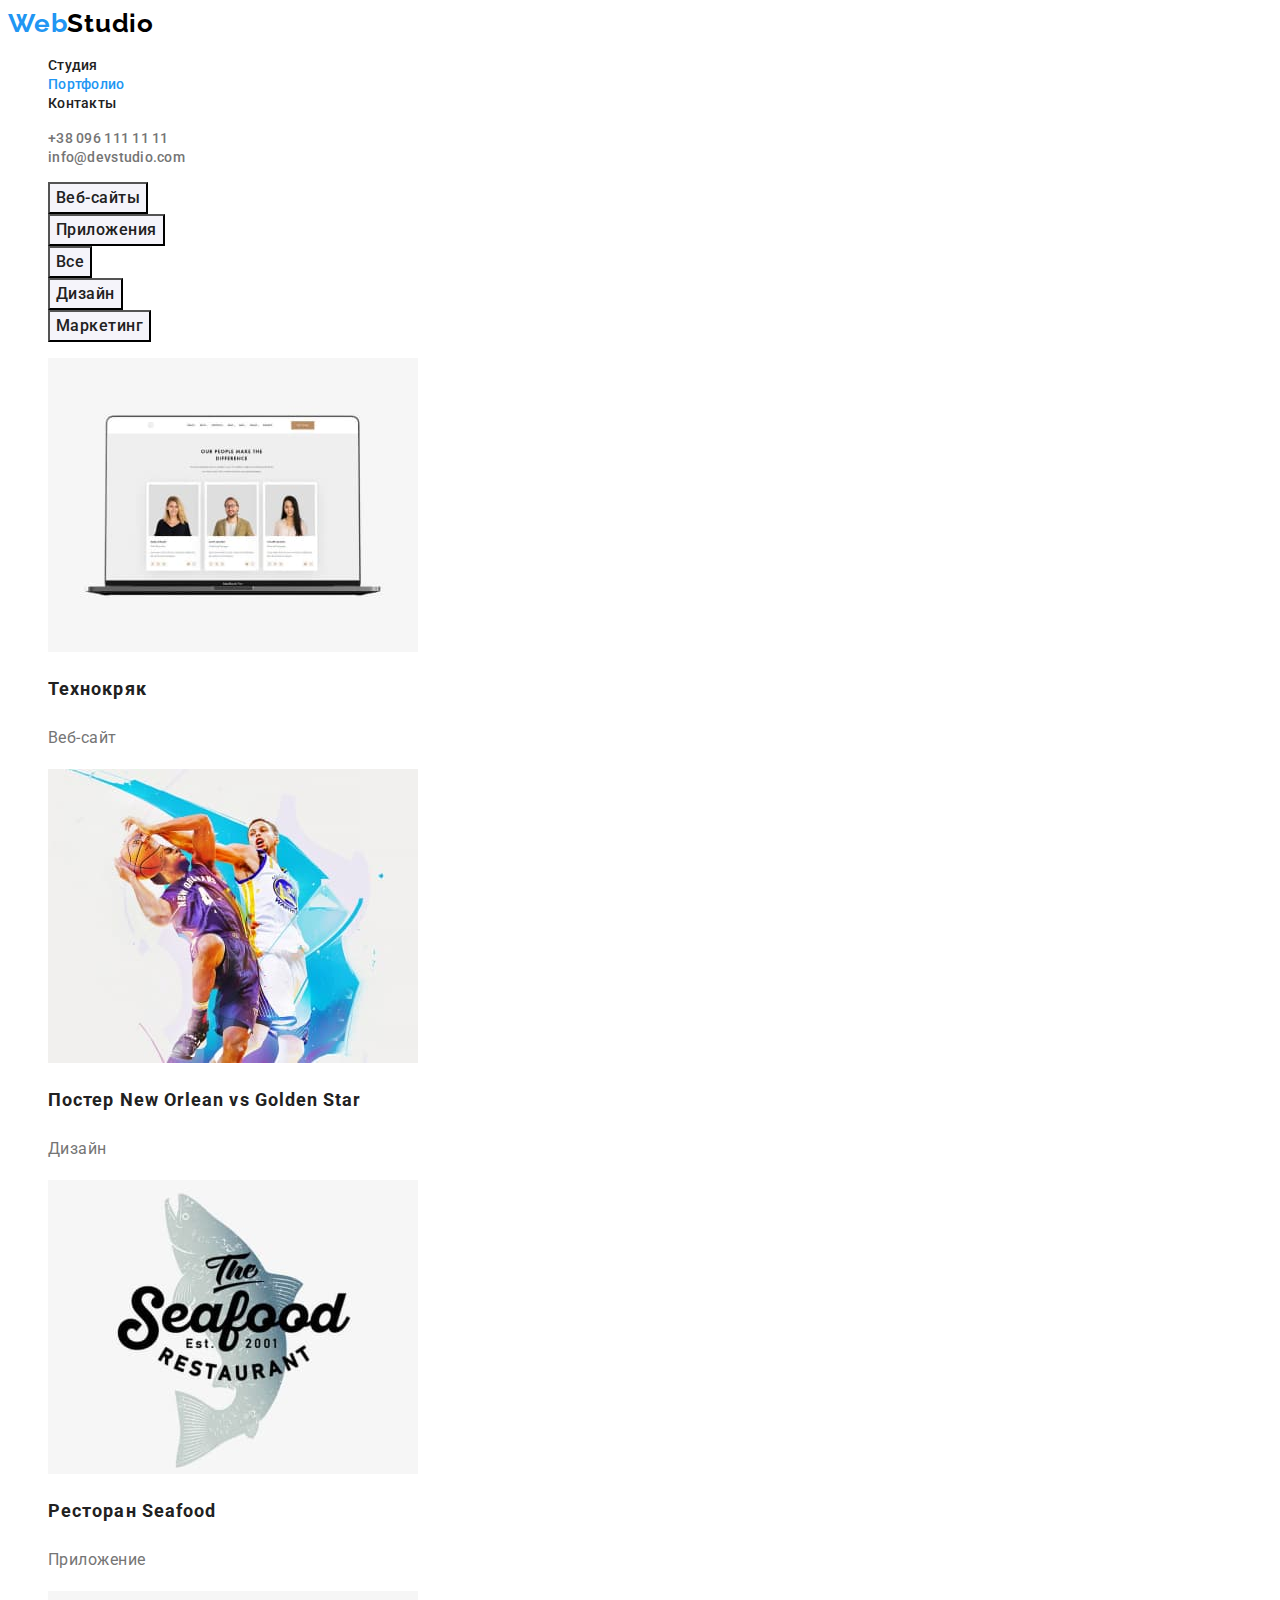
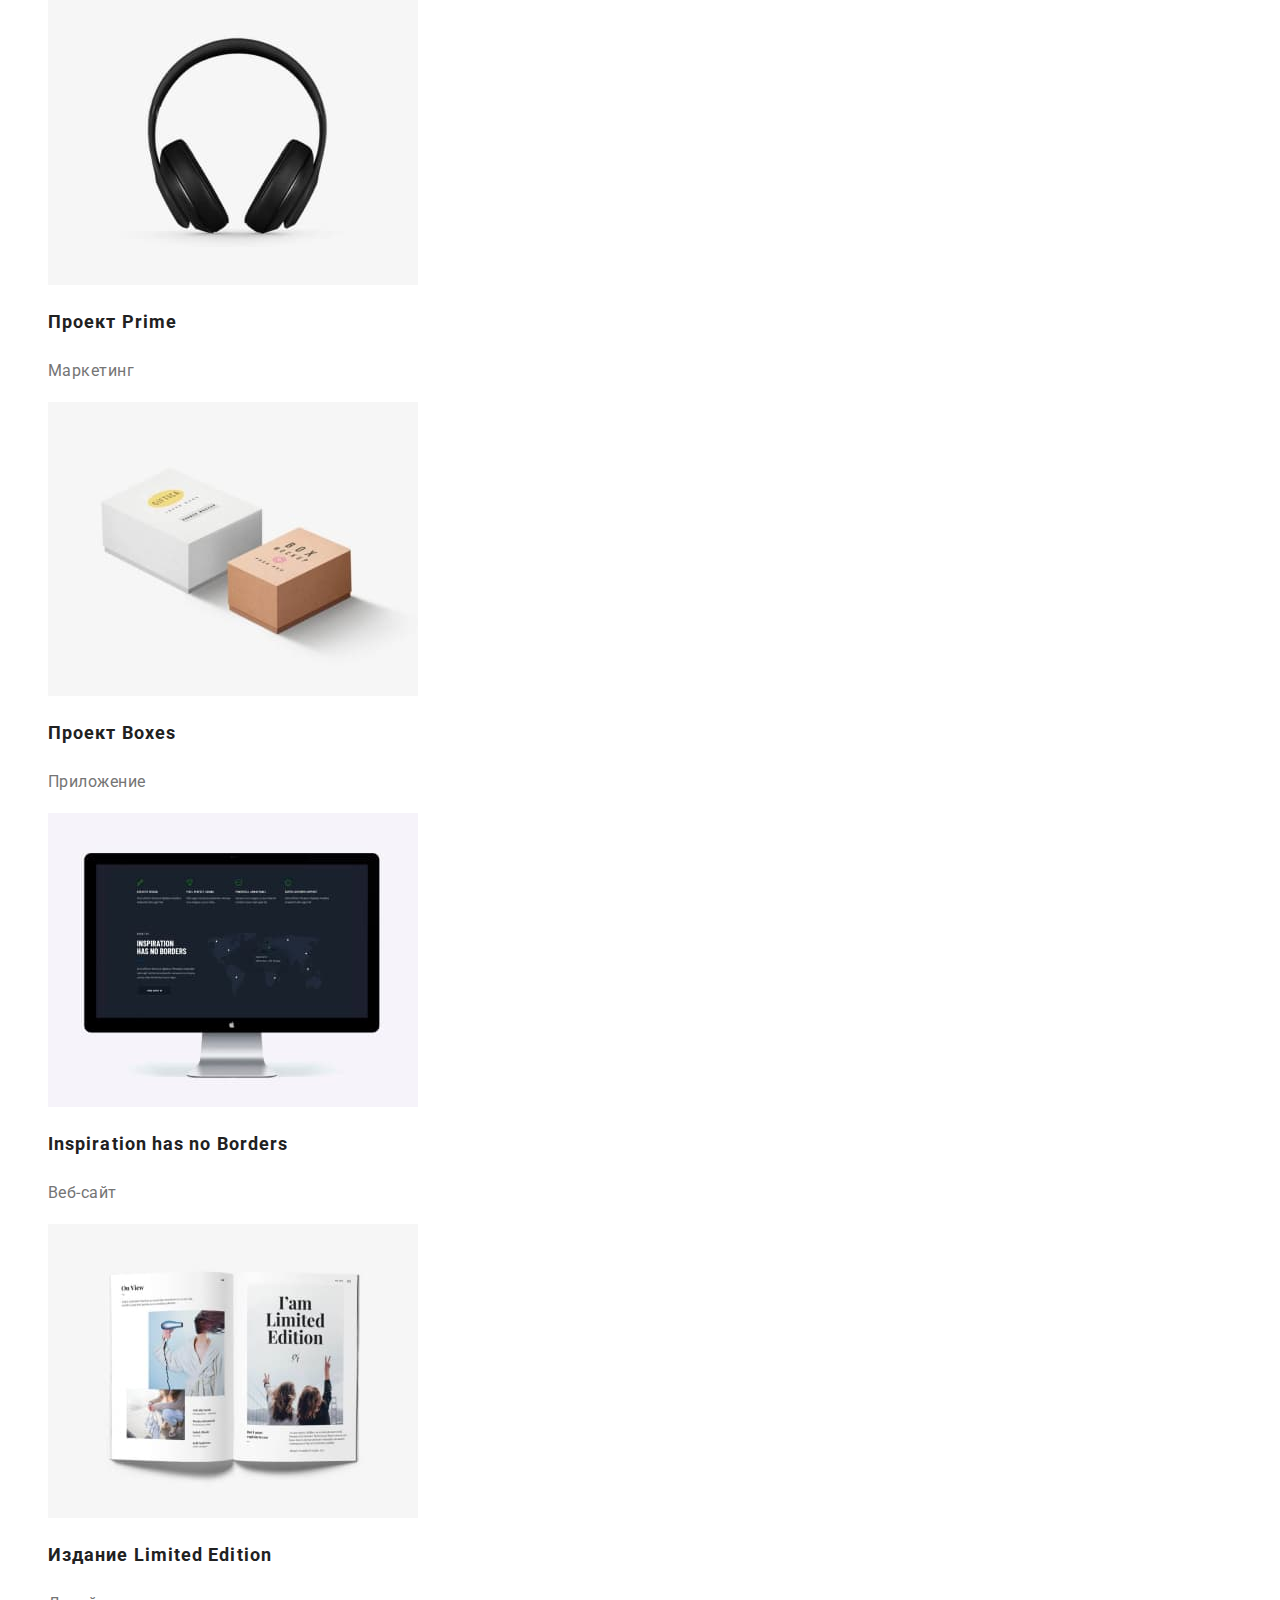
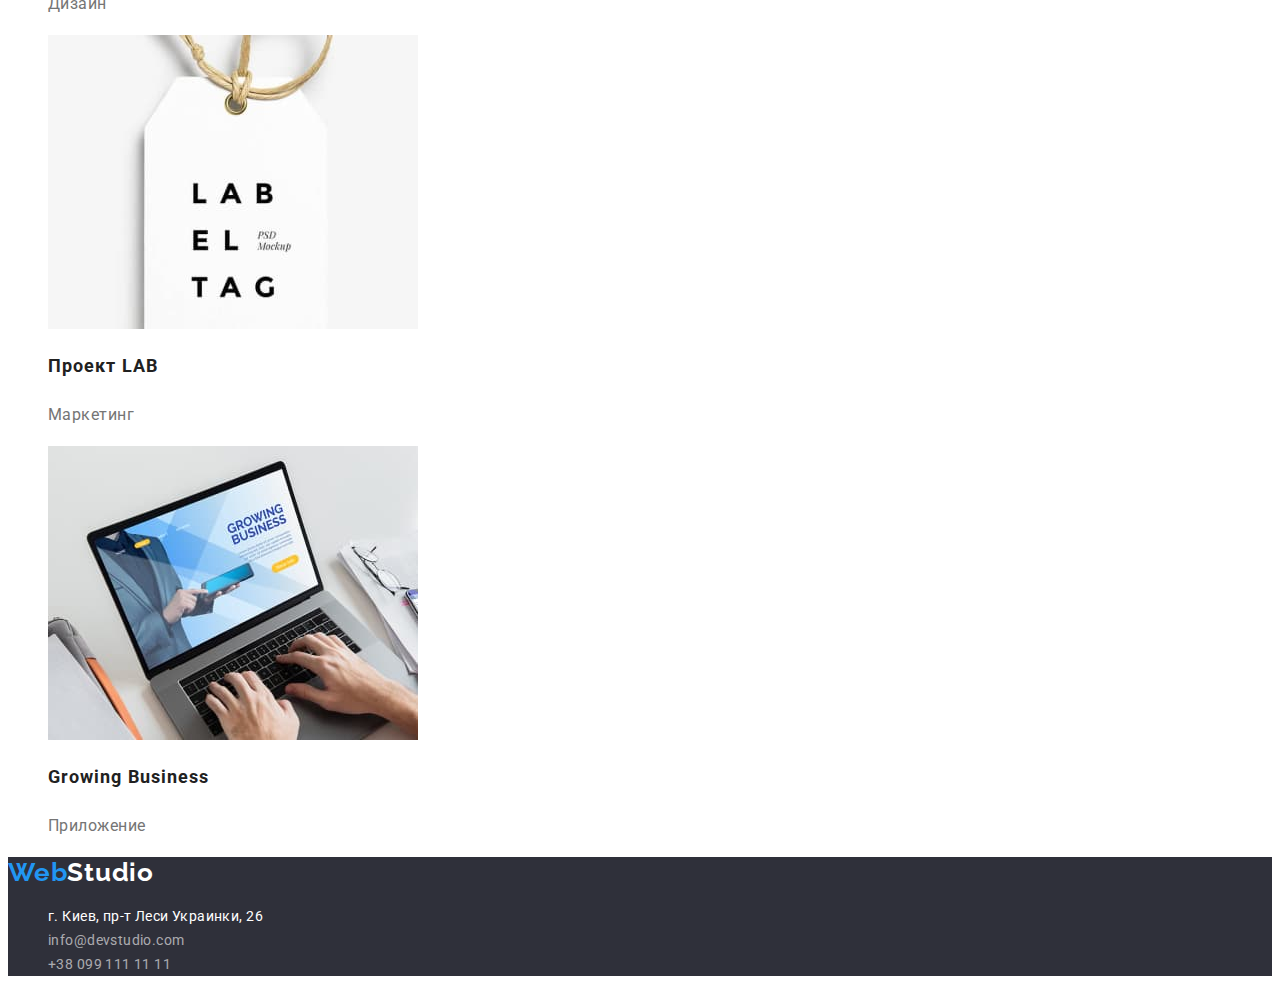
==== porfolio.html @ 46e8063e "copy files" ====
<!DOCTYPE html>
<html lang="ru">
<head>
    <meta charset="UTF-8">
    <meta http-equiv="X-UA-Compatible" content="IE=edge">
    <meta name="viewport" content="width=device-width, initial-scale=1.0">
    <title>Портфолио WebStudio</title>
    <link rel="preconnect" href="https://fonts.googleapis.com">
    <link rel="preconnect" href="https://fonts.gstatic.com" crossorigin>
    <link href="https://fonts.googleapis.com/css2?family=Raleway:wght@700&family=Roboto:wght@400;500;700;900&display=swap"
        rel="stylesheet">
    <link rel="stylesheet" href="./css/styles.css">
    <style>
        .current{
            color: #2196f3;
        }
    </style>
</head>

<body>
    <header class="header">
        <nav class="navigation">
            <a class="logo-link link" href="./index.html">Web<span class="logo-studio-top">Studio</span></a>
            <ul class="nav-list list">
                <li class="nav-list-item"><a class="nav-list-link link" href="">Студия</a></li>
                <li class="nav-list-item"><a class="nav-list-link link current" href="./porfolio.html">Портфолио</a></li>
                <li class="nav-list-item"><a class="nav-list-link link" href="">Контакты</a></li>
            </ul>
        </nav>
        <ul class="contacts-top-list list">
            <li class="contacts-top-list-item"><a class="contacts-top-list-link link" href="tel:+380961111111">+38 096 111
                    11 11</a></li>
            <li class="contacts-top-list-item"><a class="contacts-top-list-link link"
                    href="mailto:info@devstudio.com">info@devstudio.com</a></li>
        </ul>
    </header>

    <main>
        <section class="portfolio-section">
            <h1 hidden>Портфолио</h1>
            <ul class="filter-list list">
                <li class="filter-list-item"><button class="filter-list-btn" type="button">Веб-сайты</button></li>
                <li class="filter-list-item"><button class="filter-list-btn" type="button">Приложения</button></li>
                <li class="filter-list-item"><button class="filter-list-btn" type="button">Все</button></li>
                <li class="filter-list-item"><button class="filter-list-btn" type="button">Дизайн</button></li>
                <li class="filter-list-item"><button class="filter-list-btn" type="button">Маркетинг</button></li>
            </ul>
            <ul class="portfolio-list list">
                <li class="portfolio-list-item">
                    <a href="" class="portfolio-item-link link" target="_blank" rel="noopener noreferrer">
                        <img src="./images/portfolio/web-techcrack.jpg" alt="Технокряк" class="portfolio-img" width="370" height="294">
                            <h2 class="portfolio-item-title">Технокряк</h2>
                            <p class="portfolio-item-description">Веб-сайт</p>
                    </a>
                </li>
                <li class="portfolio-list-item">
                    <a href="" class="portfolio-item-link link" target="_blank" rel="noopener noreferrer">
                        <img src="./images/portfolio/design-poster.jpg" alt="Постер New Orlean vs Golden Star" class="portfolio-img" width="370" height="294">
                            <h2 class="portfolio-item-title">Постер <span lang="en">New Orlean vs Golden Star</span></h2>
                            <p class="portfolio-item-description">Дизайн</p>
                    </a>
                </li>
                <li class="portfolio-list-item">
                    <a href="" class="portfolio-item-link link" target="_blank" rel="noopener noreferrer">
                        <img src="./images/portfolio/app-seafood.jpg" alt="Ресторан Seafood" class="portfolio-img" width="370" height="294">
                            <h2 class="portfolio-item-title">Ресторан <span lang="en">Seafood</span></h2>
                            <p class="portfolio-item-description">Приложение</p>
                    </a>
                </li>
                <li class="portfolio-list-item">
                    <a href="" class="portfolio-item-link link" target="_blank" rel="noopener noreferrer">
                        <img src="./images/portfolio/marketing-prime.jpg" alt="Проект Prime" class="portfolio-img" width="370" height="294">
                            <h2 class="portfolio-item-title">Проект <span lang="en">Prime</span></h2>
                            <p class="portfolio-item-description">Маркетинг</p>
                    </a>
                </li>
                <li class="portfolio-list-item">
                    <a href="" class="portfolio-item-link link" target="_blank" rel="noopener noreferrer">
                        <img src="./images/portfolio/app-boxes.jpg" alt="Проект Boxes" class="portfolio-img" width="370" height="294">
                            <h2 class="portfolio-item-title">Проект <span lang="en">Boxes</span></h2>
                            <p class="portfolio-item-description">Приложение</p>
                    </a>
                </li>
                <li class="portfolio-list-item">
                    <a href="" class="portfolio-item-link link" target="_blank" rel="noopener noreferrer">
                        <img src="./images/portfolio/web-noborders.jpg" alt="Inspiration has no Borders" class="portfolio-img" width="370" height="294">
                            <h2 lang="eu" class="portfolio-item-title">Inspiration has no Borders</h2>
                            <p class="portfolio-item-description">Веб-сайт</p>
                    </a>
                </li>
                <li class="portfolio-list-item">
                    <a href="" class="portfolio-item-link link" target="_blank" rel="noopener noreferrer">
                        <img src="./images/portfolio/design-limited.jpg" alt="Издание Limited Edition" class="portfolio-img" width="370" height="294">
                            <h2 class="portfolio-item-title">Издание <span lang="en">Limited Edition</span></h2>
                            <p class="portfolio-item-description">Дизайн</p>
                    </a>
                </li>
                <li class="portfolio-list-item">
                    <a href="" class="portfolio-item-link link" target="_blank" rel="noopener noreferrer">
                        <img src="./images/portfolio/marketing-lab.jpg" alt="Проект LAB" class="portfolio-img" width="370" height="294">
                            <h2 class="portfolio-item-title">Проект <span lang="en">LAB</span></h2>
                            <p class="portfolio-item-description">Маркетинг</p>
                    </a>
                </li>
                <li class="portfolio-list-item">
                    <a href="" class="portfolio-item-link link" target="_blank" rel="noopener noreferrer">
                        <img src="./images/portfolio/app-business.jpg" alt="Growing Business" class="portfolio-img" width="370" height="294">
                            <h2 class="portfolio-item-title"><span lang="en">Growing Business</span></h2>
                            <p class="portfolio-item-description">Приложение</p>
                    </a>
                </li>
            </ul>
        </section>
    </main>

    <footer>
        <a class="logo-link link" href="./index.html">Web<span class="logo-studio-bottom">Studio</span></a>
        <address>
            <ul class="address-list list">
                <li class="address-list-item">
                    <a class="address-link link address" href="https://goo.gl/maps/PEtUD6FRup9HMeJw8" target="_blank"
                        rel="noopener noreferrer">г. Киев, пр-т Леси Украинки, 26</a>
                </li>
                <li class="address-list-item">
                    <a class="address-link link" href="mailto:info@devstudio.com">info@devstudio.com</a>
                </li>
                <li class="address-list-item">
                    <a class="address-link link" href="tel:+380991111111">+38 099 111 11 11</a>
                </li>
            </ul>
        </address>
    </footer>
</body>
</html>
---- css/styles.css ----
:root {
  --primary-font-family: 'Roboto', sans-serif;
  --primary-text-color-light-background: #212121;
  --secondary-text-color-light-background: #757575;
  --accept-item-text-color: #2196f3;
  --dark-theme-background: #2f303a;
  --light-theme-background: #ffffff;
  --middle-theme-background: #f5f4fa;
}

.list {
  list-style: none;
}

.link {
  text-decoration: none;
}

body {
  font-family: var(--primary-font-family);
  background-color: var(--light-theme-background);
}

/* ----- SAME COMPONENTS ----- */
.section-title {
  font-weight: 700;
  font-size: 36px;
  line-height: 1.17;
  text-align: center;
  letter-spacing: 0.03em;
  color: var(--primary-text-color-light-background);
}

.logo-link {
  font-family: 'Raleway', sans-serif;
  font-weight: 700;
  font-size: 26px;
  line-height: 1.19;
  letter-spacing: 0.03em;
  color: var(--accept-item-text-color);
}
/* ----- /SAME COMPONENTS ----- */

/* ----- HEADER ----- */
.logo-studio-top {
  color: #000000;
}

.nav-list-link {
  font-weight: 500;
  font-size: 14px;
  line-height: 1.14;
  letter-spacing: 0.02em;
  color: var(--primary-text-color-light-background);
}

.contacts-top-list-link {
  font-weight: 500;
  font-size: 14px;
  line-height: 1.14;
  letter-spacing: 0.02em;
  color: var(--secondary-text-color-light-background);
}

.nav-list-link:hover,
.nav-list-link:focus {
  color: var(--accept-item-text-color);
}

.contacts-top-list-link:hover,
.contacts-top-list-link:focus {
  color: var(--accept-item-text-color);
}
/* ----- /HEADER ----- */

/* ----- HERO ----- */
.hero {
  background-color: var(--dark-theme-background);
}

.hero-title {
  font-weight: 900;
  font-size: 44px;
  line-height: 1.36;
  text-align: center;
  letter-spacing: 0.06em;
  text-transform: uppercase;
  color: #ffffff;
}

.modal-btn {
  font-family: inherit;
  background-color: var(--accept-item-text-color);
  font-weight: 700;
  font-size: 16px;
  line-height: 1.88;
  letter-spacing: 0.06em;
  color: #ffffff;
  cursor: pointer;
}

.modal-btn:hover,
.modal-btn:focus {
  background-color: #188ce8;
}
/* ----- /HERO ----- */

/* ----- BENEFITS ----- */
.benefits-title {
  font-weight: 700;
  font-size: 14px;
  line-height: 1.14;
  letter-spacing: 0.03em;
  text-transform: uppercase;
  color: var(--primary-text-color-light-background);
}
.benefits-descriptoin {
  font-size: 14px;
  line-height: 1.71;
  letter-spacing: 0.03em;
  color: var(--secondary-text-color-light-background);
}
/* ----- /BENEFITS ----- */

/* ----- WE DO ----- */
/* ----- /WE DO ----- */

/* ----- OUR TEAM ----- */
.our-team-section {
  background-color: var(--middle-theme-background);
}

.our-team-list-item {
  background-color: #ffffff;
}

.our-team-title {
  font-weight: 500;
  font-size: 16px;
  line-height: 1.19;
  letter-spacing: 0.03em;
  color: var(--primary-text-color-light-background);
}

.out-team-profession {
  font-weight: 400;
  font-size: 16px;
  line-height: 1.19;
  letter-spacing: 0.03em;
  color: var(--secondary-text-color-light-background);
}
/* ----- /OUR TEAM ----- */

/* ----- FOOTER ----- */
footer {
  background-color: var(--dark-theme-background);
}

.logo-studio-bottom {
  color: #ffffff;
}

.address-link {
  font-style: normal;
  font-weight: 400;
  font-size: 14px;
  line-height: 24px;
  letter-spacing: 0.03em;
  color: rgba(255, 255, 255, 0.6);
}

.address-link:hover,
.address-link:focus {
  color: var(--accept-item-text-color);
}

.address {
  color: #ffffff;
}

/* ===== PORTFOLIO ===== */

/* ----- MAIN ----- */
.filter-list-btn {
  background-color: var(--middle-theme-background);
  font-family: inherit;
  font-weight: 500;
  font-size: 16px;
  line-height: 1.63;
  text-align: center;
  letter-spacing: 0.03em;
  color: var(--primary-text-color-light-background);
  cursor: pointer;
}

.filter-list-btn:hover,
.filter-list-btn:focus {
  background-color: var(--accept-item-text-color);
  color: #ffffff;
}

.portfolio-item-title {
  font-weight: 700;
  font-size: 18px;
  line-height: 2;
  letter-spacing: 0.06em;
  color: var(--primary-text-color-light-background);
}

.portfolio-item-description {
  font-size: 16px;
  line-height: 1.88;
  letter-spacing: 0.03em;
  color: var(--secondary-text-color-light-background);
}
/* ----- /MAIN ----- */

/* ===== /PORTFOLIO ===== */
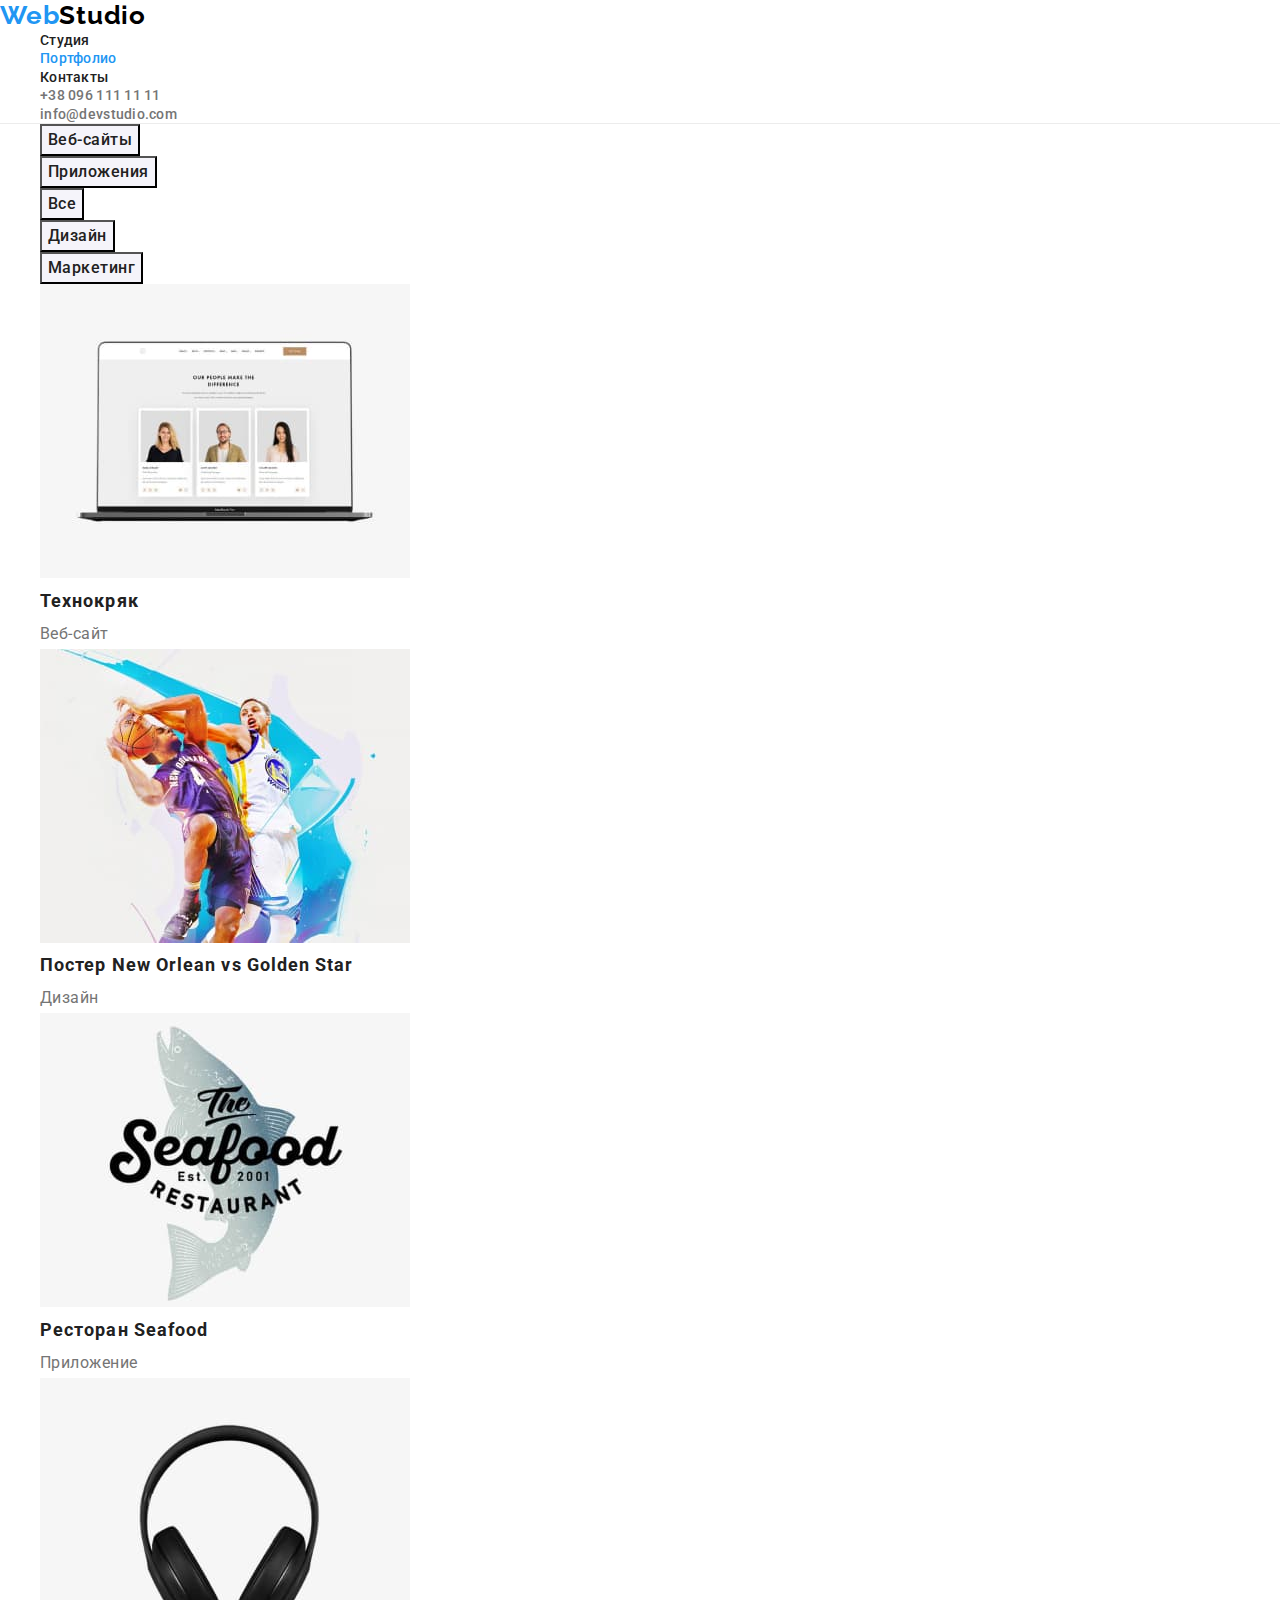
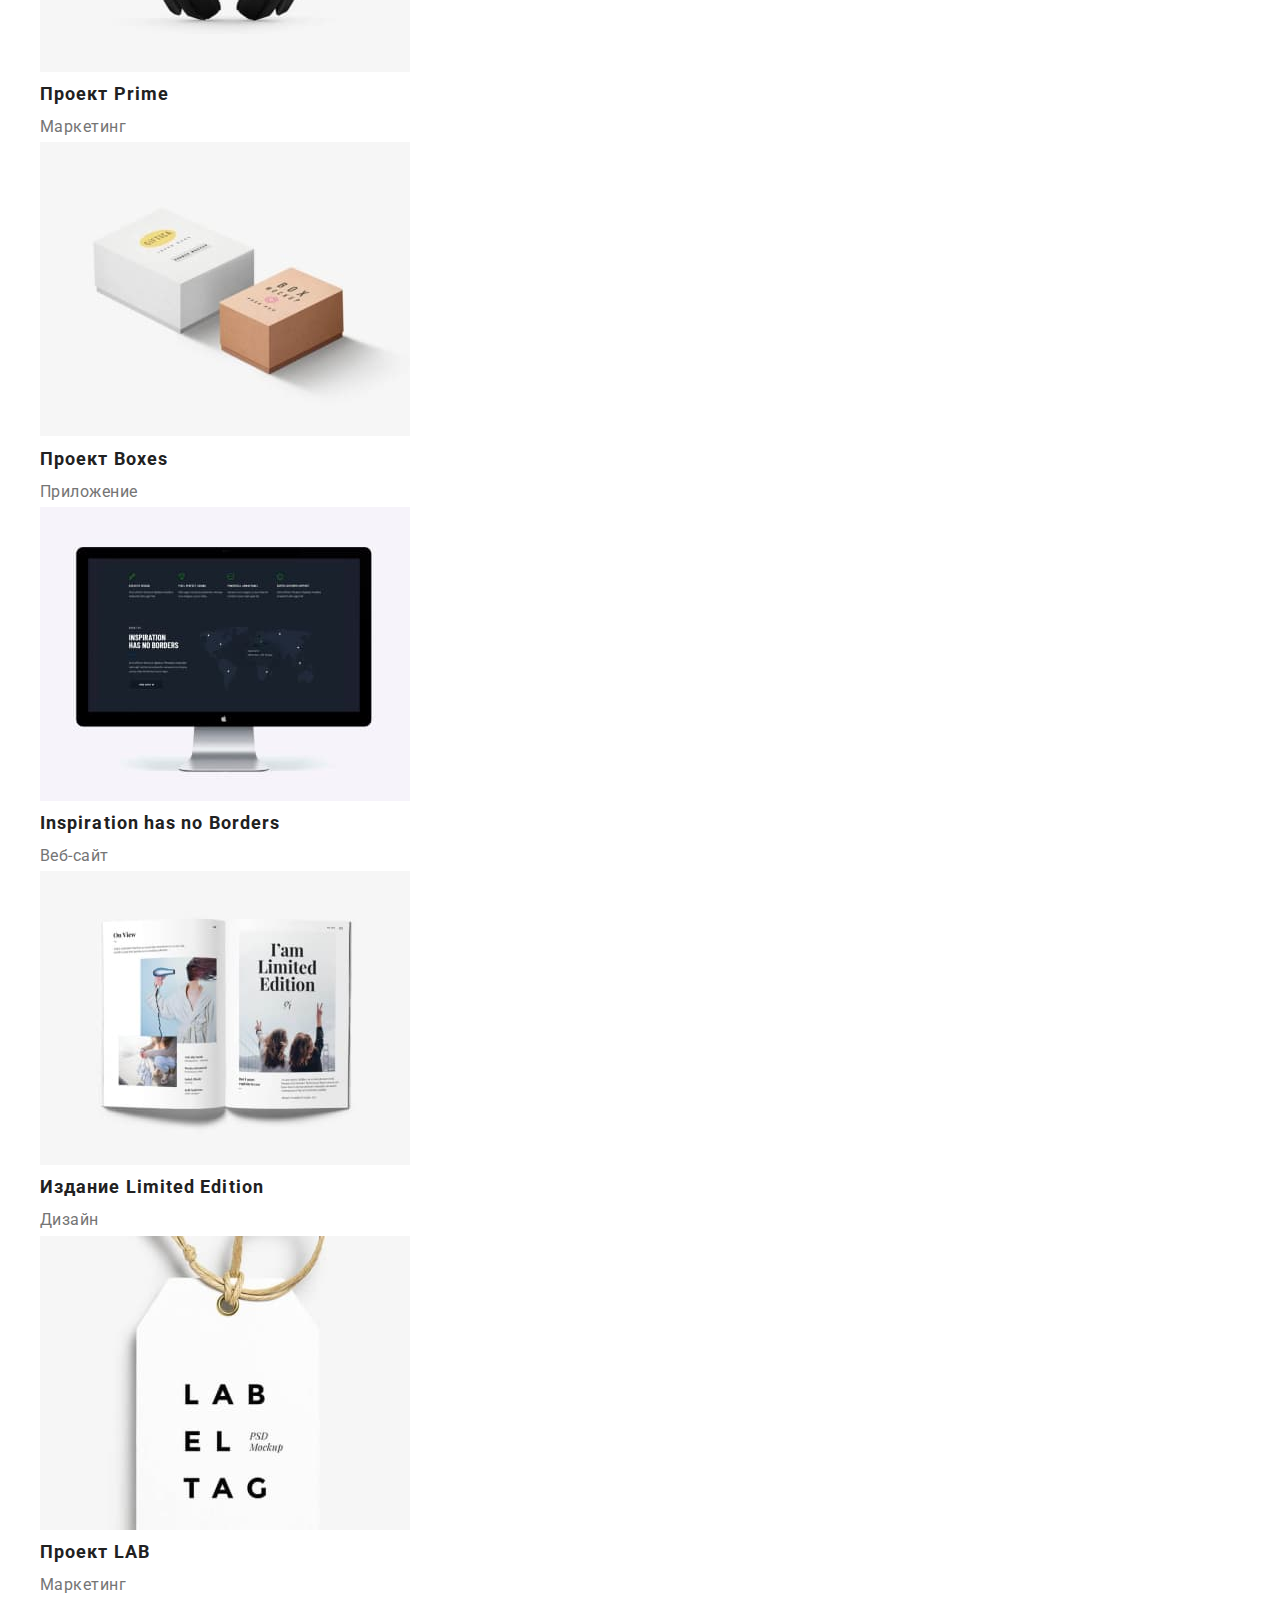
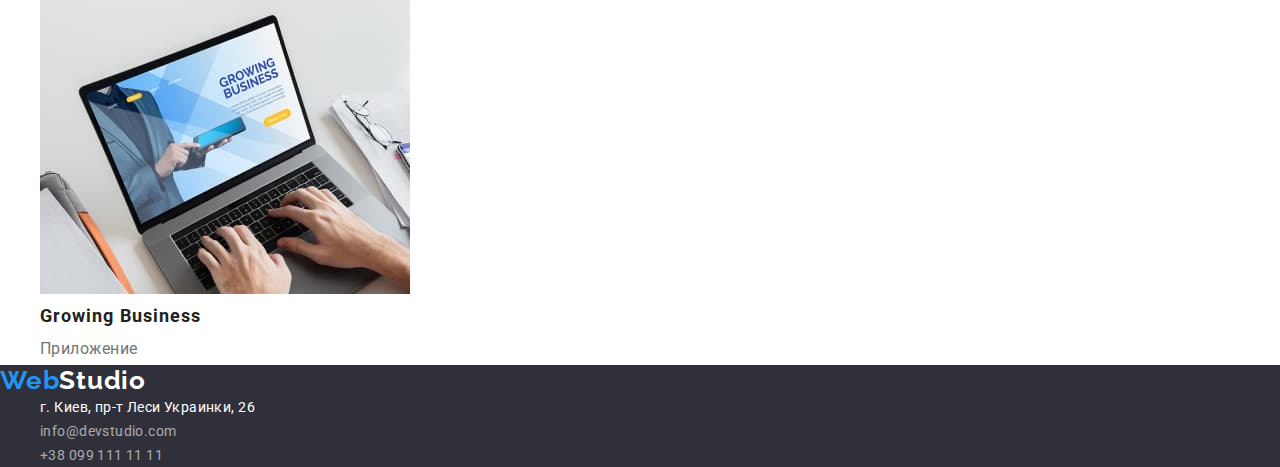
==== commit cb330de1: "add conteiners" ====
--- a/porfolio.html
+++ b/porfolio.html
@@ -9,6 +9,7 @@
     <link rel="preconnect" href="https://fonts.gstatic.com" crossorigin>
     <link href="https://fonts.googleapis.com/css2?family=Raleway:wght@700&family=Roboto:wght@400;500;700;900&display=swap"
         rel="stylesheet">
+    <link rel="stylesheet" href="https://cdnjs.cloudflare.com/ajax/libs/modern-normalize/1.1.0/modern-normalize.min.css">
     <link rel="stylesheet" href="./css/styles.css">
     <style>
         .current{
--- a/css/styles.css
+++ b/css/styles.css
@@ -8,12 +8,31 @@
   --middle-theme-background: #f5f4fa;
 }
 
+h1,
+h2,
+h3,
+h4,
+h5,
+h6,
+p,
+ul {
+  margin: 0;
+}
+
 .list {
   list-style: none;
 }
 
 .link {
   text-decoration: none;
+}
+
+.conteiner {
+  width: 1200px;
+  margin-left: auto;
+  margin-right: auto;
+  padding-left: 15px;
+  padding-right: 15px;
 }
 
 body {
@@ -42,6 +61,10 @@
 /* ----- /SAME COMPONENTS ----- */
 
 /* ----- HEADER ----- */
+header {
+  border-bottom: 1px solid #ececec;
+}
+
 .logo-studio-top {
   color: #000000;
 }
@@ -76,6 +99,8 @@
 /* ----- HERO ----- */
 .hero {
   background-color: var(--dark-theme-background);
+  padding: 200px 0;
+  text-align: center;
 }
 
 .hero-title {
@@ -86,6 +111,7 @@
   letter-spacing: 0.06em;
   text-transform: uppercase;
   color: #ffffff;
+  padding-bottom: 30px;
 }
 
 .modal-btn {
@@ -97,6 +123,9 @@
   letter-spacing: 0.06em;
   color: #ffffff;
   cursor: pointer;
+  padding: 10px 32px;
+  border-radius: 4px;
+  border: 1px solid transparent;
 }
 
 .modal-btn:hover,
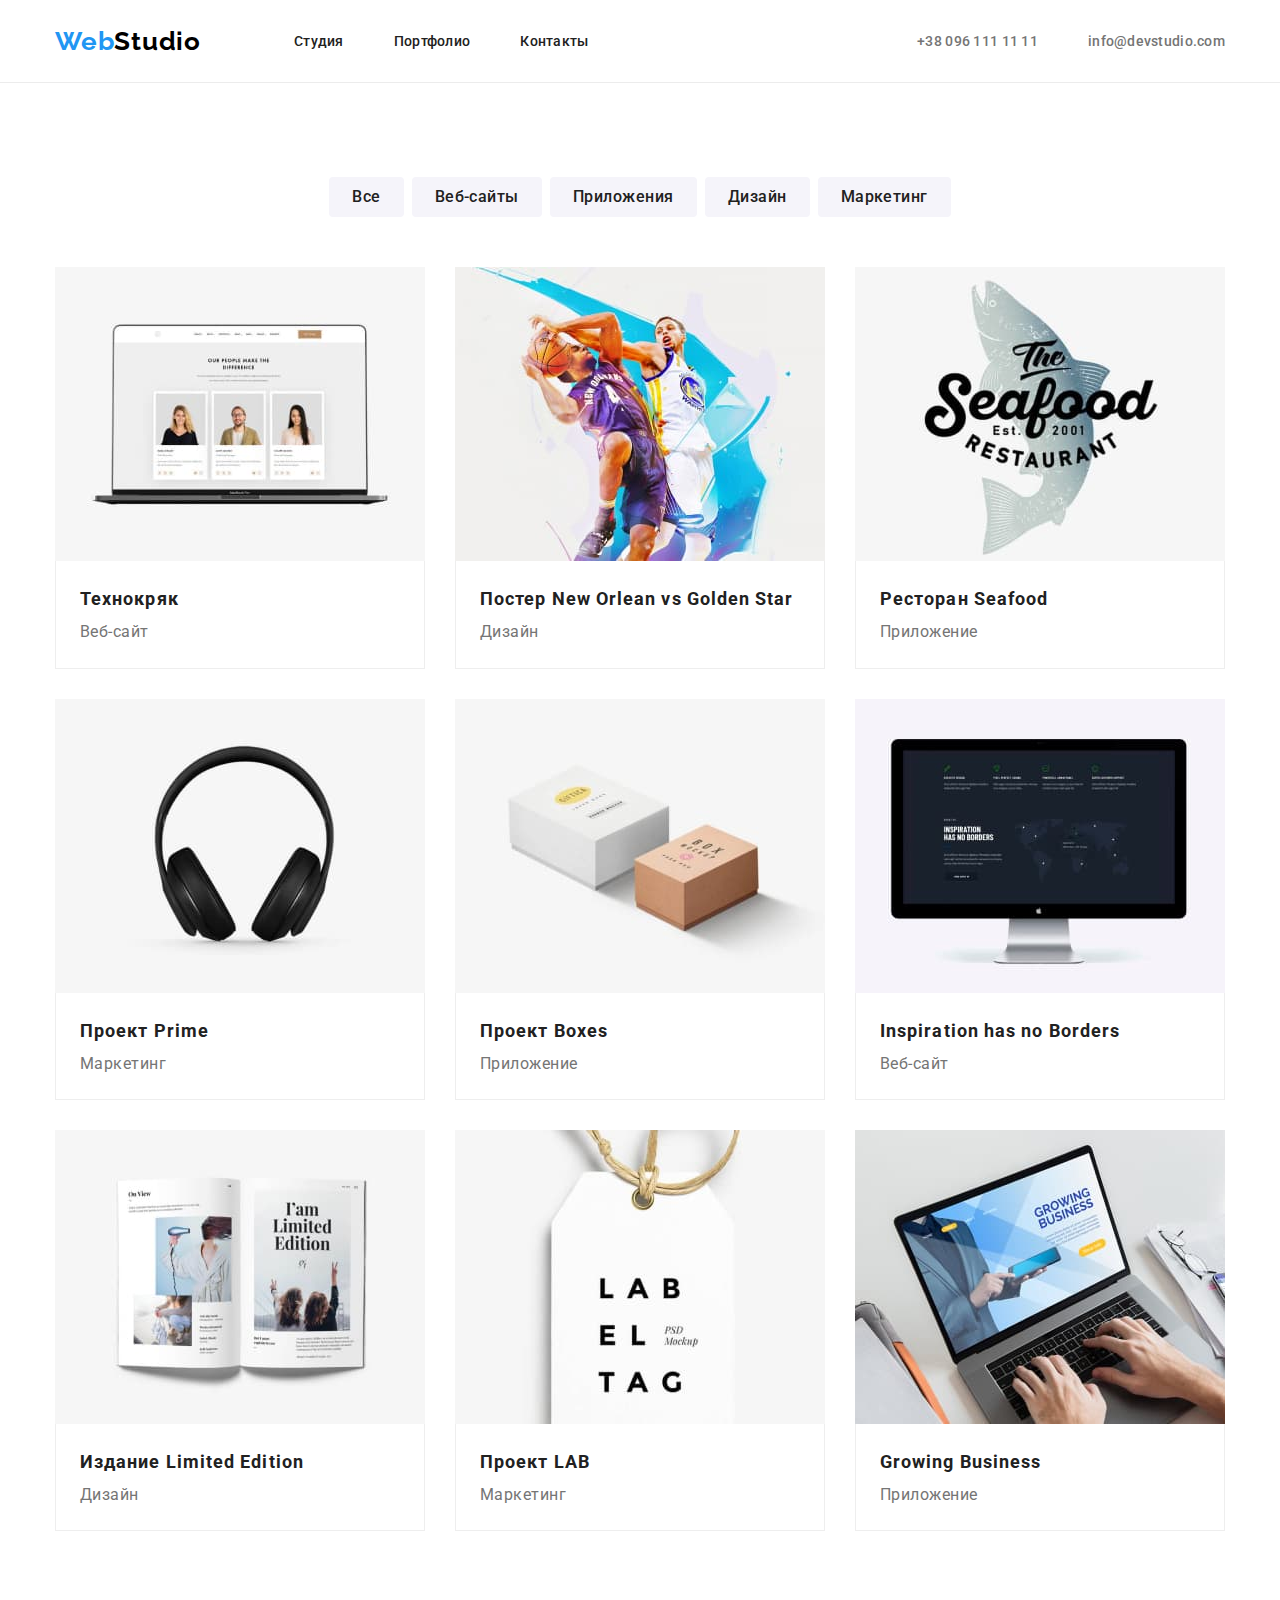
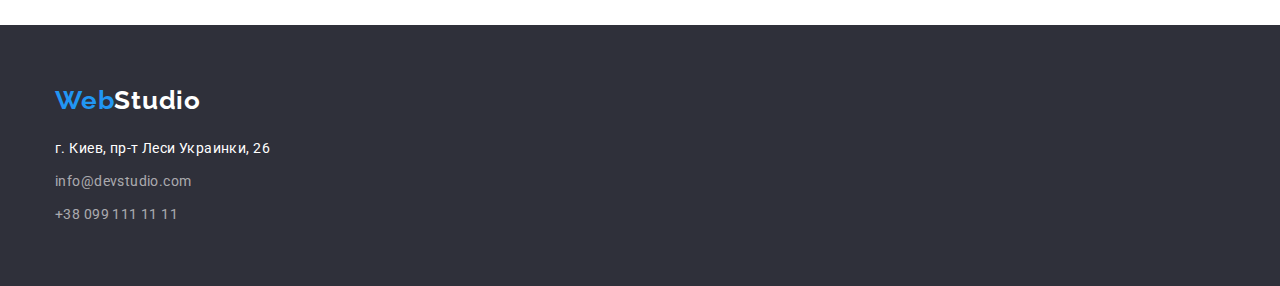
==== commit 5374a09b: "add index & portfolio css" ====
--- a/porfolio.html
+++ b/porfolio.html
@@ -11,125 +11,154 @@
         rel="stylesheet">
     <link rel="stylesheet" href="https://cdnjs.cloudflare.com/ajax/libs/modern-normalize/1.1.0/modern-normalize.min.css">
     <link rel="stylesheet" href="./css/styles.css">
-    <style>
-        .current{
+    <!-- <style>
+        .active{
             color: #2196f3;
         }
-    </style>
+    </style> -->
 </head>
 
 <body>
     <header class="header">
-        <nav class="navigation">
-            <a class="logo-link link" href="./index.html">Web<span class="logo-studio-top">Studio</span></a>
-            <ul class="nav-list list">
-                <li class="nav-list-item"><a class="nav-list-link link" href="">Студия</a></li>
-                <li class="nav-list-item"><a class="nav-list-link link current" href="./porfolio.html">Портфолио</a></li>
-                <li class="nav-list-item"><a class="nav-list-link link" href="">Контакты</a></li>
+        <div class="conteiner nav">
+            <nav class="navigation">
+                <a class="logo-link top link" href="./index.html">Web<span class="logo-studio-top">Studio</span></a>
+                <ul class="nav-list list">
+                    <li class="nav-list-item"><a class="nav-list-link link" href="">Студия</a></li>
+                    <li class="nav-list-item"><a class="nav-list-link link current" href="./porfolio.html">Портфолио</a></li>
+                    <li class="nav-list-item"><a class="nav-list-link link" href="">Контакты</a></li>
+                </ul>
+            </nav>
+            <ul class="contacts-top-list list">
+                <li class="contacts-top-list-item"><a class="contacts-top-list-link link" href="tel:+380961111111">+38 096
+                        111 11
+                        11</a></li>
+                <li class="contacts-top-list-item"><a class="contacts-top-list-link link"
+                        href="mailto:info@devstudio.com">info@devstudio.com</a></li>
             </ul>
-        </nav>
-        <ul class="contacts-top-list list">
-            <li class="contacts-top-list-item"><a class="contacts-top-list-link link" href="tel:+380961111111">+38 096 111
-                    11 11</a></li>
-            <li class="contacts-top-list-item"><a class="contacts-top-list-link link"
-                    href="mailto:info@devstudio.com">info@devstudio.com</a></li>
-        </ul>
+        </div>
     </header>
 
     <main>
         <section class="portfolio-section">
-            <h1 hidden>Портфолио</h1>
-            <ul class="filter-list list">
-                <li class="filter-list-item"><button class="filter-list-btn" type="button">Веб-сайты</button></li>
-                <li class="filter-list-item"><button class="filter-list-btn" type="button">Приложения</button></li>
-                <li class="filter-list-item"><button class="filter-list-btn" type="button">Все</button></li>
-                <li class="filter-list-item"><button class="filter-list-btn" type="button">Дизайн</button></li>
-                <li class="filter-list-item"><button class="filter-list-btn" type="button">Маркетинг</button></li>
-            </ul>
-            <ul class="portfolio-list list">
-                <li class="portfolio-list-item">
-                    <a href="" class="portfolio-item-link link" target="_blank" rel="noopener noreferrer">
-                        <img src="./images/portfolio/web-techcrack.jpg" alt="Технокряк" class="portfolio-img" width="370" height="294">
-                            <h2 class="portfolio-item-title">Технокряк</h2>
-                            <p class="portfolio-item-description">Веб-сайт</p>
-                    </a>
-                </li>
-                <li class="portfolio-list-item">
-                    <a href="" class="portfolio-item-link link" target="_blank" rel="noopener noreferrer">
-                        <img src="./images/portfolio/design-poster.jpg" alt="Постер New Orlean vs Golden Star" class="portfolio-img" width="370" height="294">
-                            <h2 class="portfolio-item-title">Постер <span lang="en">New Orlean vs Golden Star</span></h2>
-                            <p class="portfolio-item-description">Дизайн</p>
-                    </a>
-                </li>
-                <li class="portfolio-list-item">
-                    <a href="" class="portfolio-item-link link" target="_blank" rel="noopener noreferrer">
-                        <img src="./images/portfolio/app-seafood.jpg" alt="Ресторан Seafood" class="portfolio-img" width="370" height="294">
-                            <h2 class="portfolio-item-title">Ресторан <span lang="en">Seafood</span></h2>
-                            <p class="portfolio-item-description">Приложение</p>
-                    </a>
-                </li>
-                <li class="portfolio-list-item">
-                    <a href="" class="portfolio-item-link link" target="_blank" rel="noopener noreferrer">
-                        <img src="./images/portfolio/marketing-prime.jpg" alt="Проект Prime" class="portfolio-img" width="370" height="294">
-                            <h2 class="portfolio-item-title">Проект <span lang="en">Prime</span></h2>
-                            <p class="portfolio-item-description">Маркетинг</p>
-                    </a>
-                </li>
-                <li class="portfolio-list-item">
-                    <a href="" class="portfolio-item-link link" target="_blank" rel="noopener noreferrer">
-                        <img src="./images/portfolio/app-boxes.jpg" alt="Проект Boxes" class="portfolio-img" width="370" height="294">
-                            <h2 class="portfolio-item-title">Проект <span lang="en">Boxes</span></h2>
-                            <p class="portfolio-item-description">Приложение</p>
-                    </a>
-                </li>
-                <li class="portfolio-list-item">
-                    <a href="" class="portfolio-item-link link" target="_blank" rel="noopener noreferrer">
-                        <img src="./images/portfolio/web-noborders.jpg" alt="Inspiration has no Borders" class="portfolio-img" width="370" height="294">
-                            <h2 lang="eu" class="portfolio-item-title">Inspiration has no Borders</h2>
-                            <p class="portfolio-item-description">Веб-сайт</p>
-                    </a>
-                </li>
-                <li class="portfolio-list-item">
-                    <a href="" class="portfolio-item-link link" target="_blank" rel="noopener noreferrer">
-                        <img src="./images/portfolio/design-limited.jpg" alt="Издание Limited Edition" class="portfolio-img" width="370" height="294">
-                            <h2 class="portfolio-item-title">Издание <span lang="en">Limited Edition</span></h2>
-                            <p class="portfolio-item-description">Дизайн</p>
-                    </a>
-                </li>
-                <li class="portfolio-list-item">
-                    <a href="" class="portfolio-item-link link" target="_blank" rel="noopener noreferrer">
-                        <img src="./images/portfolio/marketing-lab.jpg" alt="Проект LAB" class="portfolio-img" width="370" height="294">
-                            <h2 class="portfolio-item-title">Проект <span lang="en">LAB</span></h2>
-                            <p class="portfolio-item-description">Маркетинг</p>
-                    </a>
-                </li>
-                <li class="portfolio-list-item">
-                    <a href="" class="portfolio-item-link link" target="_blank" rel="noopener noreferrer">
-                        <img src="./images/portfolio/app-business.jpg" alt="Growing Business" class="portfolio-img" width="370" height="294">
-                            <h2 class="portfolio-item-title"><span lang="en">Growing Business</span></h2>
-                            <p class="portfolio-item-description">Приложение</p>
-                    </a>
-                </li>
-            </ul>
+            <div class="conteiner">
+                <h1 class="visually-hidden">Портфолио</h1>
+                <ul class="filter-list list">
+                    <li class="filter-list-item"><button class="filter-list-btn" type="button">Все</button></li>
+                    <li class="filter-list-item"><button class="filter-list-btn" type="button">Веб-сайты</button></li>
+                    <li class="filter-list-item"><button class="filter-list-btn" type="button">Приложения</button></li>
+                    <li class="filter-list-item"><button class="filter-list-btn" type="button">Дизайн</button></li>
+                    <li class="filter-list-item"><button class="filter-list-btn" type="button">Маркетинг</button></li>
+                </ul>
+                <ul class="portfolio-list list">
+                    <li class="portfolio-list-item">
+                            <a href="" class="portfolio-item-link link" target="_blank" rel="noopener noreferrer">
+                                <img src="./images/portfolio/web-techcrack.jpg" alt="Технокряк" class="portfolio-img" width="370" height="294">
+                                <div class="portfolio-item-text">
+                                    <h2 class="portfolio-item-title">Технокряк</h2>
+                                    <p class="portfolio-item-description">Веб-сайт</p>
+                                </div>
+                            </a>
+                    </li>
+                    <li class="portfolio-list-item">
+                        
+                            <a href="" class="portfolio-item-link link" target="_blank" rel="noopener noreferrer">
+                                <img src="./images/portfolio/design-poster.jpg" alt="Постер New Orlean vs Golden Star" class="portfolio-img"
+                                    width="370" height="294">
+                                <div class="portfolio-item-text">
+                                    <h2 class="portfolio-item-title">Постер <span lang="en">New Orlean vs Golden Star</span></h2>
+                                    <p class="portfolio-item-description">Дизайн</p>
+                                </div>
+                            </a>
+                    </li>
+                    <li class="portfolio-list-item">
+                            <a href="" class="portfolio-item-link link" target="_blank" rel="noopener noreferrer">
+                                <img src="./images/portfolio/app-seafood.jpg" alt="Ресторан Seafood" class="portfolio-img" width="370" height="294">
+                                <div class="portfolio-item-text">
+                                    <h2 class="portfolio-item-title">Ресторан <span lang="en">Seafood</span></h2>
+                                    <p class="portfolio-item-description">Приложение</p>
+                                </div>
+                            </a>
+                    </li>
+                    <li class="portfolio-list-item">
+                            <a href="" class="portfolio-item-link link" target="_blank" rel="noopener noreferrer">
+                                <img src="./images/portfolio/marketing-prime.jpg" alt="Проект Prime" class="portfolio-img" width="370" height="294">
+                                <div class="portfolio-item-text">
+                                    <h2 class="portfolio-item-title">Проект <span lang="en">Prime</span></h2>
+                                    <p class="portfolio-item-description">Маркетинг</p>
+                                </div>
+                            </a>
+                    </li>
+                    <li class="portfolio-list-item">
+                            <a href="" class="portfolio-item-link link" target="_blank" rel="noopener noreferrer">
+                                <img src="./images/portfolio/app-boxes.jpg" alt="Проект Boxes" class="portfolio-img" width="370" height="294">
+                                <div class="portfolio-item-text">
+                                    <h2 class="portfolio-item-title">Проект <span lang="en">Boxes</span></h2>
+                                    <p class="portfolio-item-description">Приложение</p>
+                                </div>
+                            </a>
+                    </li>
+                    <li class="portfolio-list-item">
+                            <a href="" class="portfolio-item-link link" target="_blank" rel="noopener noreferrer">
+                                <img src="./images/portfolio/web-noborders.jpg" alt="Inspiration has no Borders" class="portfolio-img" width="370"
+                                    height="294">
+                                <div class="portfolio-item-text">
+                                    <h2 lang="eu" class="portfolio-item-title">Inspiration has no Borders</h2>
+                                    <p class="portfolio-item-description">Веб-сайт</p>
+                                </div>
+                        </a>
+                    </li>
+                    <li class="portfolio-list-item">
+                            <a href="" class="portfolio-item-link link" target="_blank" rel="noopener noreferrer">
+                                <img src="./images/portfolio/design-limited.jpg" alt="Издание Limited Edition" class="portfolio-img" width="370"
+                                    height="294">
+                                <div class="portfolio-item-text">
+                                    <h2 class="portfolio-item-title">Издание <span lang="en">Limited Edition</span></h2>
+                                    <p class="portfolio-item-description">Дизайн</p>
+                                </div>
+                            </a>
+                    </li>
+                    <li class="portfolio-list-item">
+                            <a href="" class="portfolio-item-link link" target="_blank" rel="noopener noreferrer">
+                                <img src="./images/portfolio/marketing-lab.jpg" alt="Проект LAB" class="portfolio-img" width="370" height="294">
+                                <div class="portfolio-item-text">
+                                    <h2 class="portfolio-item-title">Проект <span lang="en">LAB</span></h2>
+                                    <p class="portfolio-item-description">Маркетинг</p>
+                                </div>
+                            </a>
+                    </li>
+                    <li class="portfolio-list-item">
+                            <a href="" class="portfolio-item-link link" target="_blank" rel="noopener noreferrer">
+                                <img src="./images/portfolio/app-business.jpg" alt="Growing Business" class="portfolio-img" width="370"
+                                    height="294">
+                                <div class="portfolio-item-text">
+                                    <h2 class="portfolio-item-title"><span lang="en">Growing Business</span></h2>
+                                    <p class="portfolio-item-description">Приложение</p>
+                                </div>
+                            </a>
+                    </li>
+                </ul>
+            </div>
         </section>
     </main>
-
     <footer>
-        <a class="logo-link link" href="./index.html">Web<span class="logo-studio-bottom">Studio</span></a>
-        <address>
-            <ul class="address-list list">
-                <li class="address-list-item">
-                    <a class="address-link link address" href="https://goo.gl/maps/PEtUD6FRup9HMeJw8" target="_blank"
-                        rel="noopener noreferrer">г. Киев, пр-т Леси Украинки, 26</a>
-                </li>
-                <li class="address-list-item">
-                    <a class="address-link link" href="mailto:info@devstudio.com">info@devstudio.com</a>
-                </li>
-                <li class="address-list-item">
-                    <a class="address-link link" href="tel:+380991111111">+38 099 111 11 11</a>
-                </li>
-            </ul>
-        </address>
+        <div class="conteiner">
+            <a class="logo-link link" href="./index.html">Web<span class="logo-studio-bottom">Studio</span></a>
+            <address>
+                <ul class="address-list list">
+                    <li class="address-list-item">
+                        <a class="address-link link address" href="https://goo.gl/maps/PEtUD6FRup9HMeJw8" target="_blank"
+                            rel="noopener noreferrer">г. Киев, пр-т Леси Украинки, 26</a>
+                    </li>
+                    <li class="address-list-item">
+                        <a class="address-link link" href="mailto:info@devstudio.com">info@devstudio.com</a>
+                    </li>
+                    <li class="address-list-item">
+                        <a class="address-link link" href="tel:+380991111111">+38 099 111 11 11</a>
+                    </li>
+                </ul>
+            </address>
+        </div>
     </footer>
 </body>
 </html>--- a/css/styles.css
+++ b/css/styles.css
@@ -17,6 +17,7 @@
 p,
 ul {
   margin: 0;
+  padding: 0;
 }
 
 .list {
@@ -27,20 +28,21 @@
   text-decoration: none;
 }
 
+body {
+  font-family: var(--primary-font-family);
+  background-color: var(--light-theme-background);
+}
+
+/* ----- SAME COMPONENTS ----- */
 .conteiner {
   width: 1200px;
   margin-left: auto;
   margin-right: auto;
   padding-left: 15px;
   padding-right: 15px;
-}
-
-body {
-  font-family: var(--primary-font-family);
-  background-color: var(--light-theme-background);
-}
-
-/* ----- SAME COMPONENTS ----- */
+  /* outline: 1px solid red; */
+}
+
 .section-title {
   font-weight: 700;
   font-size: 36px;
@@ -48,6 +50,7 @@
   text-align: center;
   letter-spacing: 0.03em;
   color: var(--primary-text-color-light-background);
+  padding-bottom: 50px;
 }
 
 .logo-link {
@@ -56,6 +59,29 @@
   font-size: 26px;
   line-height: 1.19;
   letter-spacing: 0.03em;
+  color: var(--accept-item-text-color);
+}
+
+img {
+  display: block;
+  max-width: 100%;
+  height: auto;
+}
+
+.visually-hidden {
+  position: absolute;
+  width: 1px;
+  height: 1px;
+  margin: -1px;
+  border: 0;
+  padding: 0;
+  white-space: nowrap;
+  clip-path: inset(100%);
+  clip: rect(0 0 0 0);
+  overflow: hidden;
+}
+
+.current {
   color: var(--accept-item-text-color);
 }
 /* ----- /SAME COMPONENTS ----- */
@@ -65,11 +91,44 @@
   border-bottom: 1px solid #ececec;
 }
 
+.logo-link.top {
+  margin-right: 93px;
+}
+
 .logo-studio-top {
   color: #000000;
 }
 
+.nav {
+  display: flex;
+  justify-content: space-between;
+}
+
+.navigation {
+  display: flex;
+  align-items: center;
+}
+
+.nav-list,
+.contacts-top-list {
+  display: flex;
+  align-items: center;
+}
+
+.nav-list-item,
+.contacts-top-list-item {
+  padding: 32px 0;
+}
+.nav-list-item:not(:nth-last-child(-n + 1)) {
+  margin-right: 50px;
+}
+
+.contacts-top-list-item:not(:nth-last-child(-n + 1)) {
+  margin-right: 50px;
+}
+
 .nav-list-link {
+  padding: 32px 0;
   font-weight: 500;
   font-size: 14px;
   line-height: 1.14;
@@ -78,6 +137,7 @@
 }
 
 .contacts-top-list-link {
+  padding: 32px 0;
   font-weight: 500;
   font-size: 14px;
   line-height: 1.14;
@@ -94,6 +154,7 @@
 .contacts-top-list-link:focus {
   color: var(--accept-item-text-color);
 }
+
 /* ----- /HEADER ----- */
 
 /* ----- HERO ----- */
@@ -135,6 +196,18 @@
 /* ----- /HERO ----- */
 
 /* ----- BENEFITS ----- */
+.benefits-section {
+  padding: 94px 0;
+}
+
+.benefits-list {
+  display: flex;
+}
+
+.benefits-list-item:not(:nth-last-child(-n + 1)) {
+  margin-right: 20px;
+}
+
 .benefits-title {
   font-weight: 700;
   font-size: 14px;
@@ -142,6 +215,7 @@
   letter-spacing: 0.03em;
   text-transform: uppercase;
   color: var(--primary-text-color-light-background);
+  margin-bottom: 10px;
 }
 .benefits-descriptoin {
   font-size: 14px;
@@ -152,15 +226,41 @@
 /* ----- /BENEFITS ----- */
 
 /* ----- WE DO ----- */
+.we-do-section {
+  padding-bottom: 94px;
+}
+
+.we-do-list {
+  display: flex;
+}
+
+.we-do-list-item:not(:nth-last-child(-n + 1)) {
+  margin-right: 30px;
+}
+
 /* ----- /WE DO ----- */
 
 /* ----- OUR TEAM ----- */
 .our-team-section {
   background-color: var(--middle-theme-background);
+  padding-top: 94px;
+  padding-bottom: 94px;
+}
+
+.our-team-list {
+  display: flex;
 }
 
 .our-team-list-item {
   background-color: #ffffff;
+  text-align: center;
+  border-radius: 0 0 4px 4px;
+  box-shadow: 0px 1px 3px rgba(0, 0, 0, 0.12), 0px 1px 1px rgba(0, 0, 0, 0.14),
+    0px 2px 1px rgba(0, 0, 0, 0.2);
+}
+
+.our-team-list-item:not(:nth-last-child(-n + 1)) {
+  margin-right: 30px;
 }
 
 .our-team-title {
@@ -169,6 +269,8 @@
   line-height: 1.19;
   letter-spacing: 0.03em;
   color: var(--primary-text-color-light-background);
+  padding-top: 30px;
+  padding-bottom: 10px;
 }
 
 .out-team-profession {
@@ -177,16 +279,22 @@
   line-height: 1.19;
   letter-spacing: 0.03em;
   color: var(--secondary-text-color-light-background);
+  padding-bottom: 30px;
 }
 /* ----- /OUR TEAM ----- */
 
 /* ----- FOOTER ----- */
 footer {
   background-color: var(--dark-theme-background);
+  padding: 60px 0;
 }
 
 .logo-studio-bottom {
   color: #ffffff;
+}
+
+.address-list {
+  margin-top: 20px;
 }
 
 .address-link {
@@ -203,6 +311,10 @@
   color: var(--accept-item-text-color);
 }
 
+.address-list-item:not(:nth-last-child(-n + 1)) {
+  margin-bottom: 9px;
+}
+
 .address {
   color: #ffffff;
 }
@@ -210,6 +322,20 @@
 /* ===== PORTFOLIO ===== */
 
 /* ----- MAIN ----- */
+.portfolio-section {
+  padding: 94px 0;
+}
+
+.filter-list {
+  display: flex;
+  justify-content: center;
+  margin-bottom: 50px;
+}
+
+.filter-list-item:not(:nth-last-child(-n + 1)) {
+  margin-right: 8px;
+}
+
 .filter-list-btn {
   background-color: var(--middle-theme-background);
   font-family: inherit;
@@ -220,15 +346,41 @@
   letter-spacing: 0.03em;
   color: var(--primary-text-color-light-background);
   cursor: pointer;
+  padding: 6px 22px;
+  border: 1px solid transparent;
+  border-radius: 4px;
 }
 
 .filter-list-btn:hover,
 .filter-list-btn:focus {
   background-color: var(--accept-item-text-color);
   color: #ffffff;
-}
-
-.portfolio-item-title {
+  box-shadow: 0px 3px 1px rgba(0, 0, 0, 0.1), 0px 1px 2px rgba(0, 0, 0, 0.08),
+    0px 2px 2px rgba(0, 0, 0, 0.12);
+}
+
+.portfolio-list {
+  display: flex;
+  flex-wrap: wrap;
+  justify-content: center;
+}
+
+.portfolio-item-text {
+  padding: 20px 24px;
+  border-left: 1px solid #eeeeee;
+  border-right: 1px solid #eeeeee;
+  border-bottom: 1px solid #eeeeee;
+}
+
+.portfolio-list-item:not(:nth-last-child(-n + 3)) {
+  margin-bottom: 30px;
+}
+
+.portfolio-list-item:not(:nth-child(3n + 3)) {
+  margin-right: 30px;
+}
+
+.portfolio-list-item .portfolio-item-title {
   font-weight: 700;
   font-size: 18px;
   line-height: 2;
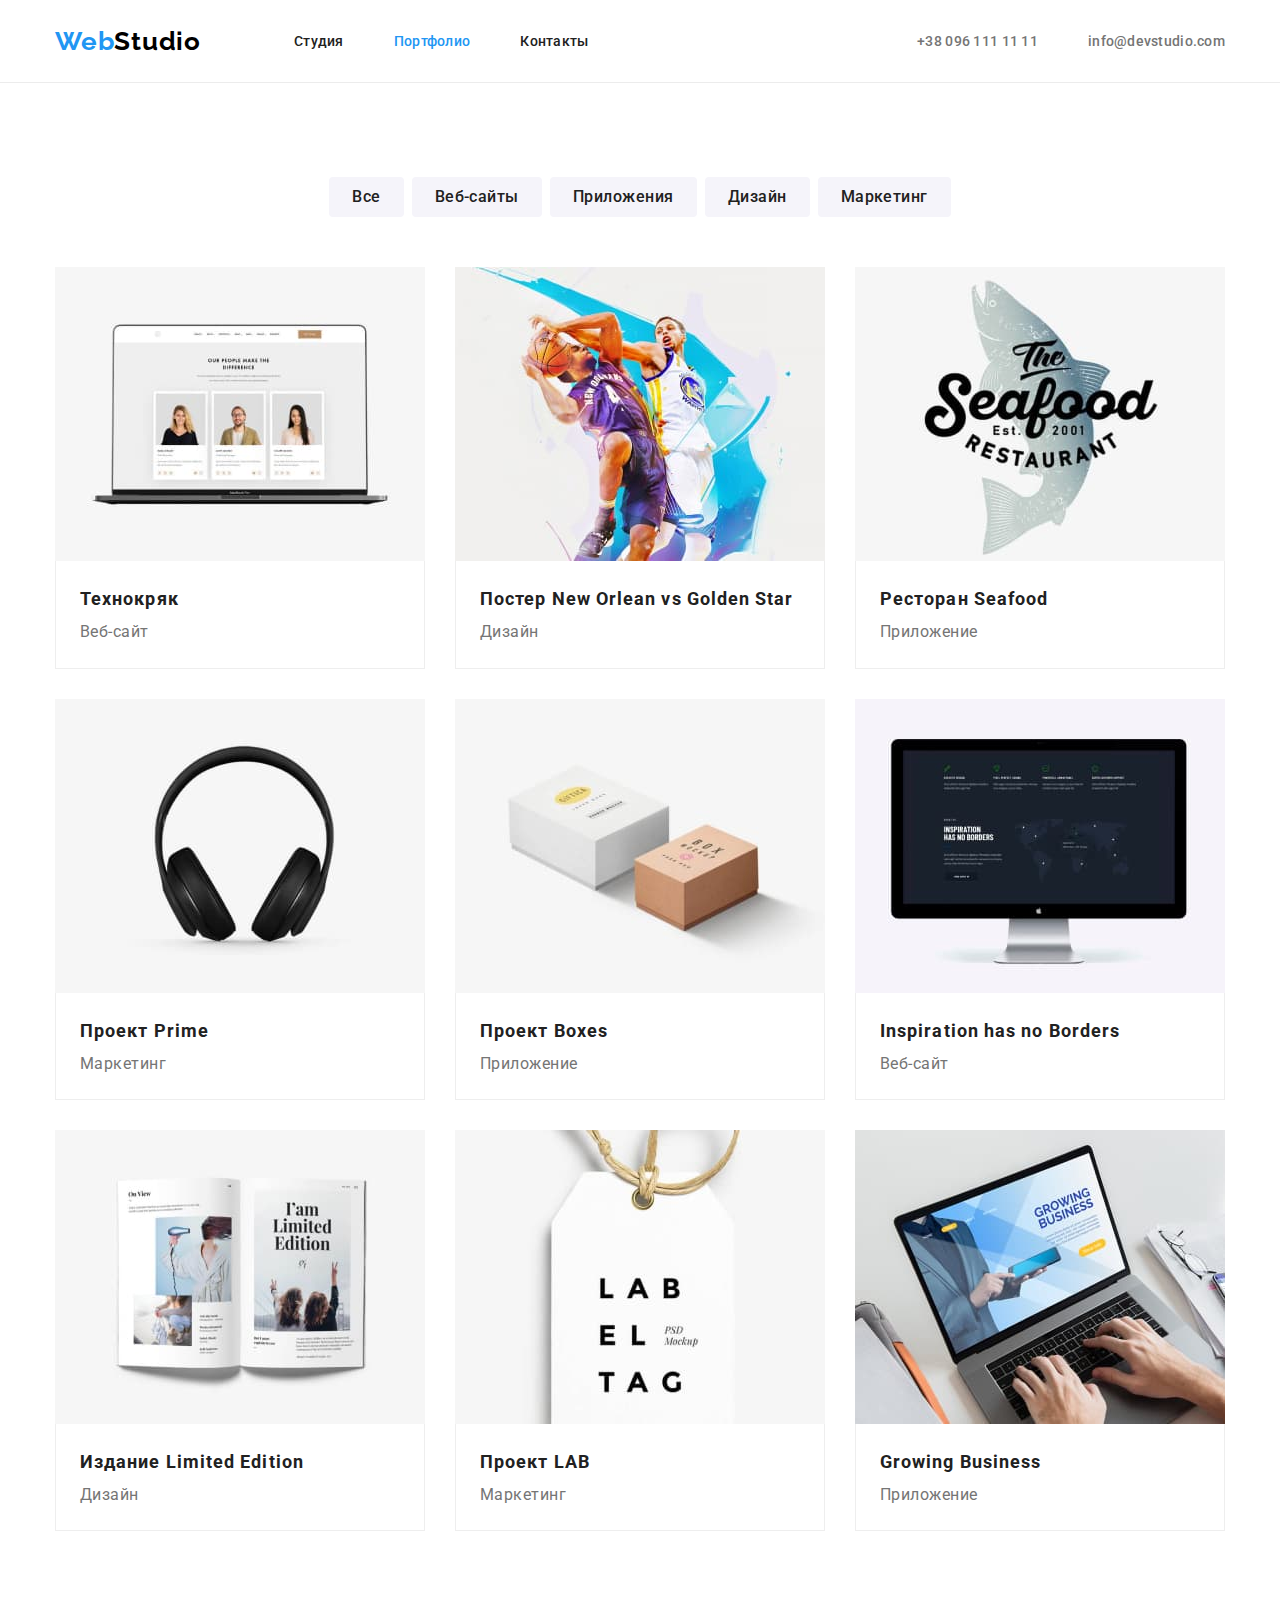
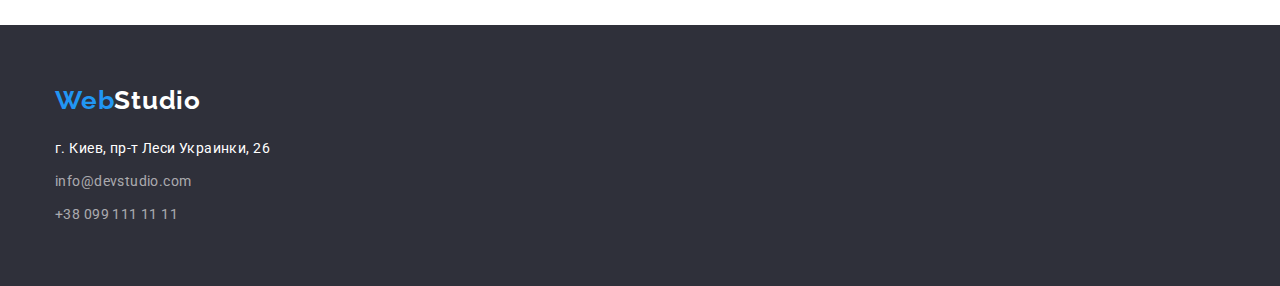
==== commit 7c2e3129: "add semantic & css fixes" ====
--- a/porfolio.html
+++ b/porfolio.html
@@ -11,11 +11,6 @@
         rel="stylesheet">
     <link rel="stylesheet" href="https://cdnjs.cloudflare.com/ajax/libs/modern-normalize/1.1.0/modern-normalize.min.css">
     <link rel="stylesheet" href="./css/styles.css">
-    <!-- <style>
-        .active{
-            color: #2196f3;
-        }
-    </style> -->
 </head>
 
 <body>
@@ -31,8 +26,7 @@
             </nav>
             <ul class="contacts-top-list list">
                 <li class="contacts-top-list-item"><a class="contacts-top-list-link link" href="tel:+380961111111">+38 096
-                        111 11
-                        11</a></li>
+                    111 11 11</a></li>
                 <li class="contacts-top-list-item"><a class="contacts-top-list-link link"
                         href="mailto:info@devstudio.com">info@devstudio.com</a></li>
             </ul>
@@ -40,7 +34,7 @@
     </header>
 
     <main>
-        <section class="portfolio-section">
+        <section class="section">
             <div class="conteiner">
                 <h1 class="visually-hidden">Портфолио</h1>
                 <ul class="filter-list list">
@@ -141,6 +135,7 @@
             </div>
         </section>
     </main>
+
     <footer>
         <div class="conteiner">
             <a class="logo-link link" href="./index.html">Web<span class="logo-studio-bottom">Studio</span></a>
--- a/css/styles.css
+++ b/css/styles.css
@@ -20,27 +20,36 @@
   padding: 0;
 }
 
-.list {
-  list-style: none;
-}
-
-.link {
-  text-decoration: none;
-}
-
 body {
   font-family: var(--primary-font-family);
   background-color: var(--light-theme-background);
 }
 
+img {
+  display: block;
+  max-width: 100%;
+  height: auto;
+}
+
 /* ----- SAME COMPONENTS ----- */
+.section {
+  padding: 94px 0;
+}
+
+.list {
+  list-style: none;
+}
+
+.link {
+  text-decoration: none;
+}
+
 .conteiner {
   width: 1200px;
   margin-left: auto;
   margin-right: auto;
   padding-left: 15px;
   padding-right: 15px;
-  /* outline: 1px solid red; */
 }
 
 .section-title {
@@ -50,7 +59,7 @@
   text-align: center;
   letter-spacing: 0.03em;
   color: var(--primary-text-color-light-background);
-  padding-bottom: 50px;
+  margin-bottom: 50px;
 }
 
 .logo-link {
@@ -60,12 +69,6 @@
   line-height: 1.19;
   letter-spacing: 0.03em;
   color: var(--accept-item-text-color);
-}
-
-img {
-  display: block;
-  max-width: 100%;
-  height: auto;
 }
 
 .visually-hidden {
@@ -80,10 +83,6 @@
   clip: rect(0 0 0 0);
   overflow: hidden;
 }
-
-.current {
-  color: var(--accept-item-text-color);
-}
 /* ----- /SAME COMPONENTS ----- */
 
 /* ----- HEADER ----- */
@@ -91,17 +90,17 @@
   border-bottom: 1px solid #ececec;
 }
 
+.logo-studio-top {
+  color: #000000;
+}
+
+.nav {
+  display: flex;
+  justify-content: space-between;
+}
+
 .logo-link.top {
   margin-right: 93px;
-}
-
-.logo-studio-top {
-  color: #000000;
-}
-
-.nav {
-  display: flex;
-  justify-content: space-between;
 }
 
 .navigation {
@@ -155,10 +154,13 @@
   color: var(--accept-item-text-color);
 }
 
+.current {
+  color: var(--accept-item-text-color);
+}
 /* ----- /HEADER ----- */
 
 /* ----- HERO ----- */
-.hero {
+.section.hero {
   background-color: var(--dark-theme-background);
   padding: 200px 0;
   text-align: center;
@@ -168,11 +170,10 @@
   font-weight: 900;
   font-size: 44px;
   line-height: 1.36;
-  text-align: center;
   letter-spacing: 0.06em;
   text-transform: uppercase;
   color: #ffffff;
-  padding-bottom: 30px;
+  margin-bottom: 30px;
 }
 
 .modal-btn {
@@ -196,10 +197,6 @@
 /* ----- /HERO ----- */
 
 /* ----- BENEFITS ----- */
-.benefits-section {
-  padding: 94px 0;
-}
-
 .benefits-list {
   display: flex;
 }
@@ -226,8 +223,8 @@
 /* ----- /BENEFITS ----- */
 
 /* ----- WE DO ----- */
-.we-do-section {
-  padding-bottom: 94px;
+.section.we-do {
+  padding-top: 0;
 }
 
 .we-do-list {
@@ -241,10 +238,8 @@
 /* ----- /WE DO ----- */
 
 /* ----- OUR TEAM ----- */
-.our-team-section {
+.section.our-team {
   background-color: var(--middle-theme-background);
-  padding-top: 94px;
-  padding-bottom: 94px;
 }
 
 .our-team-list {
@@ -253,7 +248,6 @@
 
 .our-team-list-item {
   background-color: #ffffff;
-  text-align: center;
   border-radius: 0 0 4px 4px;
   box-shadow: 0px 1px 3px rgba(0, 0, 0, 0.12), 0px 1px 1px rgba(0, 0, 0, 0.14),
     0px 2px 1px rgba(0, 0, 0, 0.2);
@@ -269,8 +263,7 @@
   line-height: 1.19;
   letter-spacing: 0.03em;
   color: var(--primary-text-color-light-background);
-  padding-top: 30px;
-  padding-bottom: 10px;
+  margin-bottom: 10px;
 }
 
 .out-team-profession {
@@ -279,7 +272,11 @@
   line-height: 1.19;
   letter-spacing: 0.03em;
   color: var(--secondary-text-color-light-background);
-  padding-bottom: 30px;
+}
+
+.our-team-item-text {
+  padding: 30px 0;
+  text-align: center;
 }
 /* ----- /OUR TEAM ----- */
 
@@ -322,10 +319,6 @@
 /* ===== PORTFOLIO ===== */
 
 /* ----- MAIN ----- */
-.portfolio-section {
-  padding: 94px 0;
-}
-
 .filter-list {
   display: flex;
   justify-content: center;
